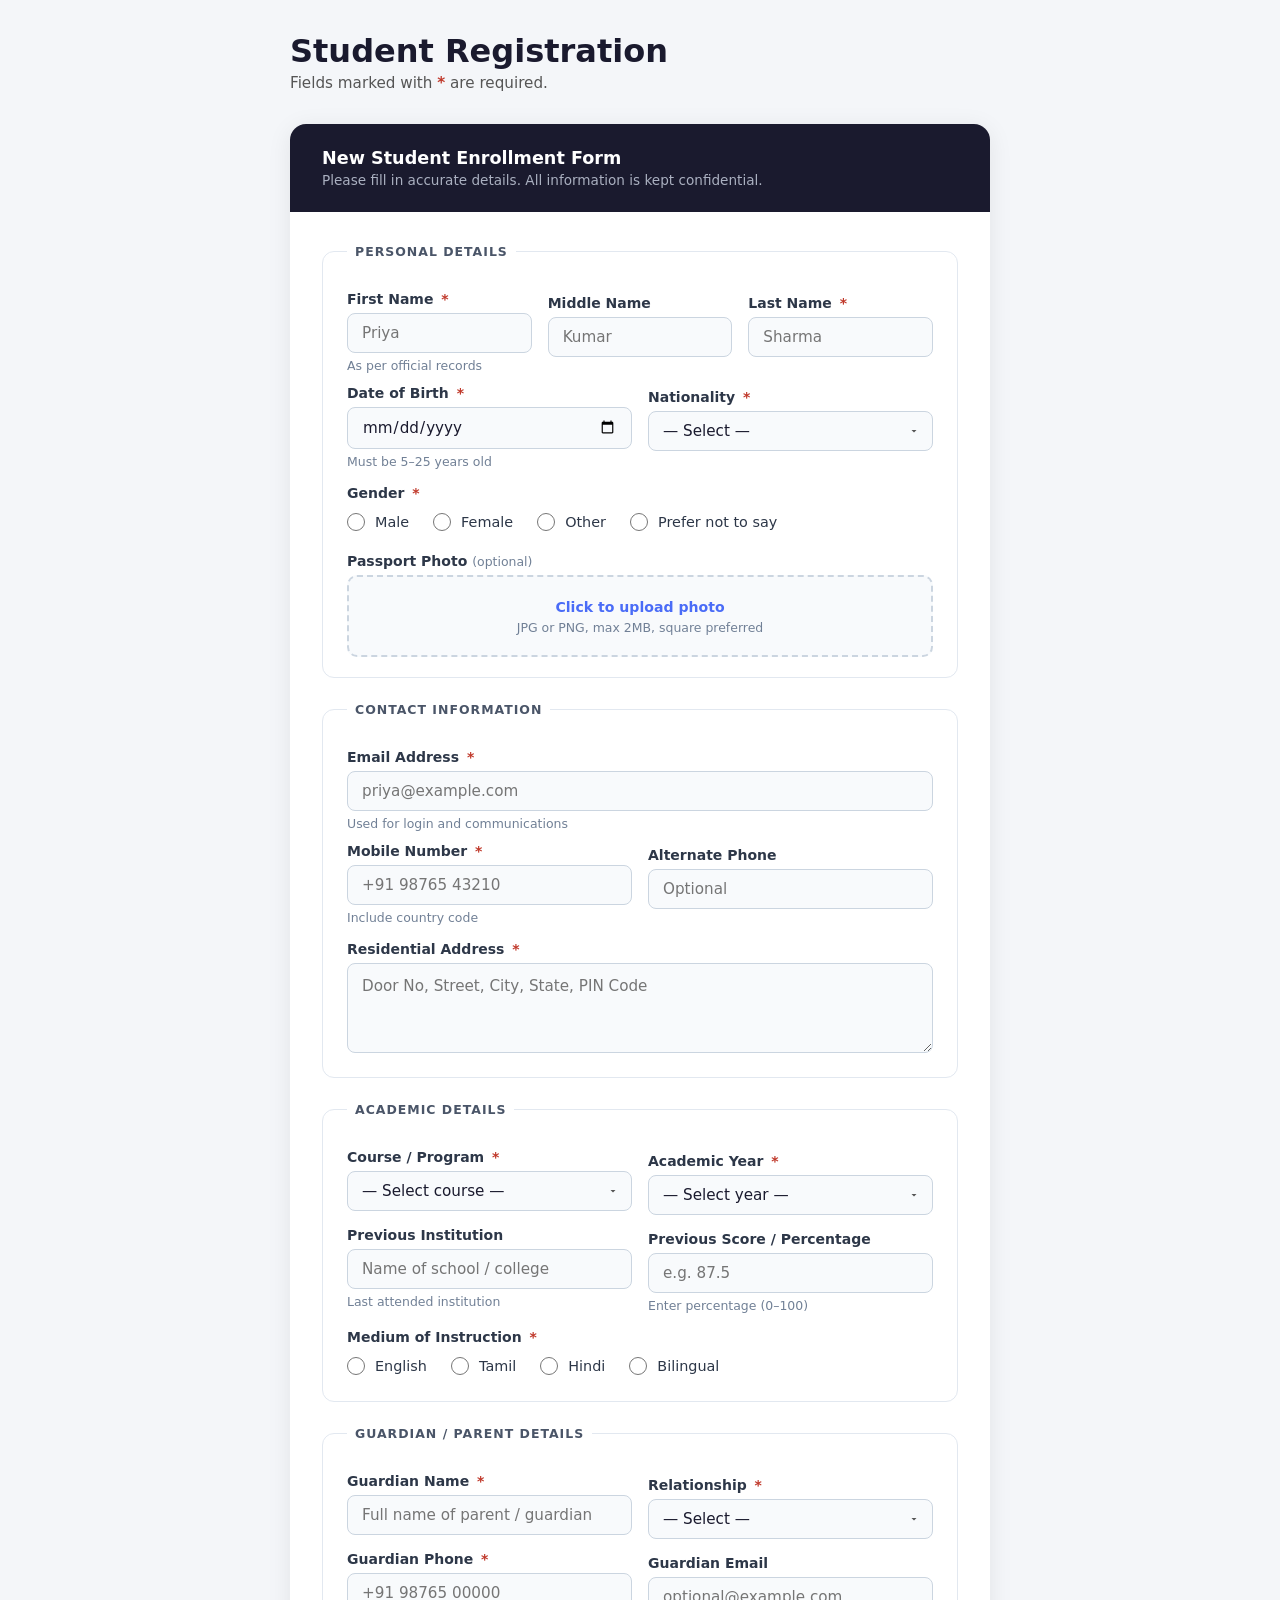
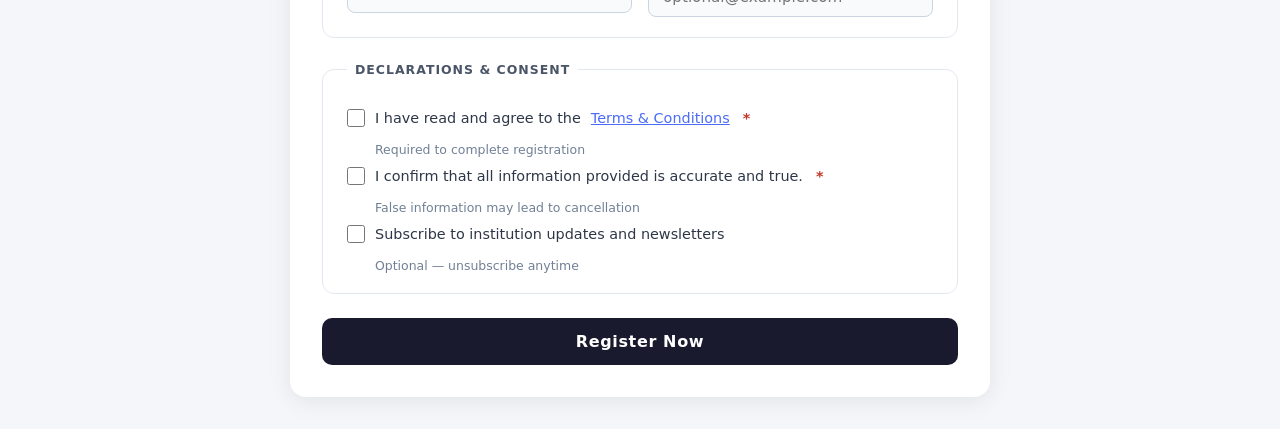
==== Day 2/Task 2/index.html @ 29b2f8ce "Added new folder" ====
<!DOCTYPE html>
<html lang="en">
<head>
  <meta charset="UTF-8" />
  <meta name="viewport" content="width=device-width, initial-scale=1.0" />
  <title>Student Registration Form</title>
  <style>
    *, *::before, *::after { box-sizing: border-box; margin: 0; padding: 0; }

    body {
      font-family: 'Segoe UI', system-ui, sans-serif;
      background: #f4f6f9;
      color: #1a1a2e;
      min-height: 100vh;
      display: flex;
      align-items: flex-start;
      justify-content: center;
      padding: 2rem 1rem;
    }

    .page-wrapper {
      width: 100%;
      max-width: 700px;
    }

    h1 {
      font-size: 2rem;
      font-weight: 700;
      color: #1a1a2e;
      margin-bottom: 0.25rem;
    }

    .page-subtitle {
      font-size: 0.95rem;
      color: #555;
      margin-bottom: 2rem;
    }

    .page-subtitle span {
      color: #c0392b;
      font-weight: 600;
    }

    .form-card {
      background: #ffffff;
      border-radius: 16px;
      box-shadow: 0 4px 24px rgba(0,0,0,0.08);
      overflow: hidden;
    }

    .form-header {
      background: #1a1a2e;
      padding: 1.5rem 2rem;
    }

    .form-header h2 {
      color: #ffffff;
      font-size: 1.1rem;
      font-weight: 600;
    }

    .form-header p {
      color: #aab0c0;
      font-size: 0.85rem;
      margin-top: 0.25rem;
    }

    form {
      padding: 2rem;
      display: flex;
      flex-direction: column;
      gap: 1.5rem;
    }

    fieldset {
      border: 1.5px solid #e2e8f0;
      border-radius: 12px;
      padding: 1.25rem 1.5rem;
    }

    legend {
      font-size: 0.78rem;
      font-weight: 700;
      letter-spacing: 0.08em;
      text-transform: uppercase;
      color: #4a5568;
      background: #fff;
      padding: 0 8px;
    }

    .field {
      margin-top: 1rem;
    }

    .field:first-of-type { margin-top: 0.75rem; }

    .field label {
      display: block;
      font-size: 0.875rem;
      font-weight: 600;
      color: #2d3748;
      margin-bottom: 6px;
    }

    .required-star {
      color: #c0392b;
      margin-left: 3px;
      font-weight: 700;
    }

    input[type="text"],
    input[type="email"],
    input[type="tel"],
    input[type="date"],
    input[type="number"],
    select,
    textarea {
      width: 100%;
      padding: 10px 14px;
      font-size: 0.95rem;
      font-family: inherit;
      color: #1a1a2e;
      background: #f8fafc;
      border: 1.5px solid #cbd5e0;
      border-radius: 8px;
      transition: border-color 0.2s, box-shadow 0.2s;
      outline: none;
      appearance: none;
      -webkit-appearance: none;
    }

    input[type="text"]:focus,
    input[type="email"]:focus,
    input[type="tel"]:focus,
    input[type="date"]:focus,
    input[type="number"]:focus,
    select:focus,
    textarea:focus {
      border-color: #4a6cf7;
      background: #fff;
      box-shadow: 0 0 0 3px rgba(74, 108, 247, 0.15);
    }

    input[aria-invalid="true"],
    select[aria-invalid="true"],
    textarea[aria-invalid="true"] {
      border-color: #c0392b;
      box-shadow: 0 0 0 3px rgba(192, 57, 43, 0.12);
    }

    select {
      background-image: url("data:image/svg+xml,%3Csvg xmlns='http://www.w3.org/2000/svg' width='12' height='12' viewBox='0 0 24 24'%3E%3Cpath fill='%23555' d='M7 10l5 5 5-5z'/%3E%3C/svg%3E");
      background-repeat: no-repeat;
      background-position: right 12px center;
      padding-right: 36px;
      cursor: pointer;
    }

    textarea {
      min-height: 90px;
      resize: vertical;
      line-height: 1.6;
    }

    .hint {
      display: block;
      font-size: 0.78rem;
      color: #718096;
      margin-top: 5px;
    }

    .error-msg {
      font-size: 0.8rem;
      color: #c0392b;
      margin-top: 4px;
      display: none;
    }

    .grid-2 {
      display: grid;
      grid-template-columns: 1fr 1fr;
      gap: 1rem;
    }

    .grid-3 {
      display: grid;
      grid-template-columns: 1fr 1fr 1fr;
      gap: 1rem;
    }

    .radio-options,
    .checkbox-options {
      display: flex;
      flex-direction: column;
      gap: 10px;
      margin-top: 0.75rem;
    }

    .radio-row {
      display: flex;
      flex-wrap: wrap;
      gap: 10px 24px;
      margin-top: 0.75rem;
    }

    .radio-options label,
    .checkbox-options label,
    .radio-row label {
      display: flex;
      align-items: center;
      gap: 10px;
      font-size: 0.9rem;
      font-weight: 500;
      color: #2d3748;
      cursor: pointer;
    }

    input[type="radio"],
    input[type="checkbox"] {
      width: 18px;
      height: 18px;
      accent-color: #4a6cf7;
      cursor: pointer;
      flex-shrink: 0;
    }

    input[type="radio"]:focus,
    input[type="checkbox"]:focus {
      outline: 3px solid rgba(74, 108, 247, 0.4);
      outline-offset: 2px;
      border-radius: 3px;
    }

    /* Photo upload */
    .upload-box {
      border: 2px dashed #cbd5e0;
      border-radius: 10px;
      padding: 1.25rem;
      text-align: center;
      background: #f8fafc;
      cursor: pointer;
      transition: border-color 0.2s;
    }

    .upload-box:hover { border-color: #4a6cf7; }

    .upload-box input[type="file"] {
      display: none;
    }

    .upload-box .upload-label {
      font-size: 0.88rem;
      color: #4a6cf7;
      font-weight: 600;
      cursor: pointer;
    }

    .upload-box .upload-hint {
      font-size: 0.78rem;
      color: #718096;
      margin-top: 4px;
    }

    #photo-preview {
      display: none;
      margin-top: 10px;
    }

    #photo-preview img {
      width: 80px;
      height: 80px;
      object-fit: cover;
      border-radius: 50%;
      border: 2px solid #4a6cf7;
    }

    /* Submit */
    .btn-submit {
      width: 100%;
      padding: 14px;
      font-size: 1rem;
      font-weight: 700;
      font-family: inherit;
      color: #ffffff;
      background: #1a1a2e;
      border: none;
      border-radius: 10px;
      cursor: pointer;
      letter-spacing: 0.04em;
      transition: background 0.2s, transform 0.15s;
    }

    .btn-submit:hover { background: #2d2d4e; }
    .btn-submit:active { transform: scale(0.98); }
    .btn-submit:focus-visible {
      outline: 3px solid #4a6cf7;
      outline-offset: 3px;
    }

    /* Success */
    .success-banner {
      display: none;
      align-items: center;
      gap: 14px;
      background: #eafaf1;
      border: 1.5px solid #2ecc71;
      border-radius: 10px;
      padding: 16px 18px;
      font-size: 0.9rem;
      color: #1a7a42;
      font-weight: 500;
    }

    .success-banner .icon { font-size: 1.4rem; flex-shrink: 0; }

    .sr-only {
      position: absolute;
      width: 1px; height: 1px;
      overflow: hidden;
      clip: rect(0,0,0,0);
      white-space: nowrap;
    }

    @media (max-width: 580px) {
      form { padding: 1.25rem; }
      .grid-2, .grid-3 { grid-template-columns: 1fr; }
      h1 { font-size: 1.5rem; }
    }
  </style>
</head>
<body>

<div class="page-wrapper">

  <h1>Student Registration</h1>
  <p class="page-subtitle">
    Fields marked with <span aria-hidden="true">*</span>
    <span class="sr-only">an asterisk</span> are required.
  </p>

  <div class="form-card">

    <div class="form-header" role="banner">
      <h2>New Student Enrollment Form</h2>
      <p>Please fill in accurate details. All information is kept confidential.</p>
    </div>

    <form id="reg-form" novalidate aria-label="Student registration form">

      <!-- ── 1. Personal Details ── -->
      <fieldset>
        <legend>Personal Details</legend>

        <div class="grid-3">
          <div class="field">
            <label for="first-name">
              First Name <span class="required-star" aria-hidden="true">*</span>
            </label>
            <input type="text" id="first-name" name="first_name"
              aria-required="true"
              aria-describedby="fname-hint fname-error"
              autocomplete="given-name"
              placeholder="Priya" />
            <span id="fname-hint" class="hint">As per official records</span>
            <span id="fname-error" class="error-msg" role="alert">First name is required.</span>
          </div>

          <div class="field">
            <label for="middle-name">Middle Name</label>
            <input type="text" id="middle-name" name="middle_name"
              autocomplete="additional-name"
              placeholder="Kumar" />
          </div>

          <div class="field">
            <label for="last-name">
              Last Name <span class="required-star" aria-hidden="true">*</span>
            </label>
            <input type="text" id="last-name" name="last_name"
              aria-required="true"
              aria-describedby="lname-error"
              autocomplete="family-name"
              placeholder="Sharma" />
            <span id="lname-error" class="error-msg" role="alert">Last name is required.</span>
          </div>
        </div>

        <div class="grid-2">
          <div class="field">
            <label for="dob">
              Date of Birth <span class="required-star" aria-hidden="true">*</span>
            </label>
            <input type="date" id="dob" name="dob"
              aria-required="true"
              aria-describedby="dob-hint dob-error" />
            <span id="dob-hint" class="hint">Must be 5–25 years old</span>
            <span id="dob-error" class="error-msg" role="alert">Please enter a valid date of birth.</span>
          </div>

          <div class="field">
            <label for="nationality">
              Nationality <span class="required-star" aria-hidden="true">*</span>
            </label>
            <select id="nationality" name="nationality"
              aria-required="true"
              aria-describedby="nationality-error">
              <option value="" disabled selected>— Select —</option>
              <option value="indian">Indian</option>
              <option value="american">American</option>
              <option value="british">British</option>
              <option value="canadian">Canadian</option>
              <option value="australian">Australian</option>
              <option value="other">Other</option>
            </select>
            <span id="nationality-error" class="error-msg" role="alert">Please select your nationality.</span>
          </div>
        </div>

        <!-- Gender (Radio) -->
        <div class="field">
          <span id="gender-label" style="display:block;font-size:0.875rem;font-weight:600;color:#2d3748;margin-bottom:6px;">
            Gender <span class="required-star" aria-hidden="true">*</span>
          </span>
          <div class="radio-row"
            role="group"
            aria-labelledby="gender-label"
            aria-required="true"
            aria-describedby="gender-error">
            <label>
              <input type="radio" name="gender" id="gender-male" value="male" aria-required="true" />
              Male
            </label>
            <label>
              <input type="radio" name="gender" id="gender-female" value="female" />
              Female
            </label>
            <label>
              <input type="radio" name="gender" id="gender-other" value="other" />
              Other
            </label>
            <label>
              <input type="radio" name="gender" id="gender-prefer-not" value="prefer_not" />
              Prefer not to say
            </label>
          </div>
          <span id="gender-error" class="error-msg" role="alert">Please select your gender.</span>
        </div>

        <!-- Photo Upload -->
        <div class="field">
          <label id="photo-label">
            Passport Photo
            <span class="hint" style="display:inline; font-weight:400;">(optional)</span>
          </label>
          <div class="upload-box" onclick="document.getElementById('photo-upload').click()"
            role="button" tabindex="0" aria-labelledby="photo-label"
            onkeydown="if(event.key==='Enter'||event.key===' ')document.getElementById('photo-upload').click()">
            <input type="file" id="photo-upload" name="photo"
              accept="image/*"
              aria-describedby="photo-hint"
              onchange="previewPhoto(this)" />
            <span class="upload-label">Click to upload photo</span>
            <p class="upload-hint" id="photo-hint">JPG or PNG, max 2MB, square preferred</p>
            <div id="photo-preview" aria-live="polite">
              <img id="preview-img" src="" alt="Photo preview" />
            </div>
          </div>
        </div>

      </fieldset>

      <!-- ── 2. Contact Information ── -->
      <fieldset>
        <legend>Contact Information</legend>

        <div class="field">
          <label for="email">
            Email Address <span class="required-star" aria-hidden="true">*</span>
          </label>
          <input type="email" id="email" name="email"
            aria-required="true"
            aria-describedby="email-hint email-error"
            autocomplete="email"
            placeholder="priya@example.com" />
          <span id="email-hint" class="hint">Used for login and communications</span>
          <span id="email-error" class="error-msg" role="alert">Please enter a valid email address.</span>
        </div>

        <div class="grid-2">
          <div class="field">
            <label for="phone">
              Mobile Number <span class="required-star" aria-hidden="true">*</span>
            </label>
            <input type="tel" id="phone" name="phone"
              aria-required="true"
              aria-describedby="phone-hint phone-error"
              autocomplete="tel"
              placeholder="+91 98765 43210" />
            <span id="phone-hint" class="hint">Include country code</span>
            <span id="phone-error" class="error-msg" role="alert">Please enter a valid phone number.</span>
          </div>

          <div class="field">
            <label for="alt-phone">Alternate Phone</label>
            <input type="tel" id="alt-phone" name="alt_phone"
              autocomplete="tel"
              placeholder="Optional" />
          </div>
        </div>

        <div class="field">
          <label for="address">
            Residential Address <span class="required-star" aria-hidden="true">*</span>
          </label>
          <textarea id="address" name="address"
            aria-required="true"
            aria-describedby="address-error"
            placeholder="Door No, Street, City, State, PIN Code"></textarea>
          <span id="address-error" class="error-msg" role="alert">Please enter your residential address.</span>
        </div>

      </fieldset>

      <!-- ── 3. Academic Details ── -->
      <fieldset>
        <legend>Academic Details</legend>

        <div class="grid-2">
          <div class="field">
            <label for="course">
              Course / Program <span class="required-star" aria-hidden="true">*</span>
            </label>
            <select id="course" name="course"
              aria-required="true"
              aria-describedby="course-error">
              <option value="" disabled selected>— Select course —</option>
              <optgroup label="Undergraduate">
                <option value="bsc_cs">B.Sc Computer Science</option>
                <option value="bsc_math">B.Sc Mathematics</option>
                <option value="bcom">B.Com</option>
                <option value="bba">BBA</option>
                <option value="btech">B.Tech</option>
              </optgroup>
              <optgroup label="Postgraduate">
                <option value="msc_cs">M.Sc Computer Science</option>
                <option value="mba">MBA</option>
                <option value="mtech">M.Tech</option>
              </optgroup>
              <optgroup label="Diploma">
                <option value="dca">DCA</option>
                <option value="pgdca">PGDCA</option>
              </optgroup>
            </select>
            <span id="course-error" class="error-msg" role="alert">Please select a course.</span>
          </div>

          <div class="field">
            <label for="academic-year">
              Academic Year <span class="required-star" aria-hidden="true">*</span>
            </label>
            <select id="academic-year" name="academic_year"
              aria-required="true"
              aria-describedby="year-error">
              <option value="" disabled selected>— Select year —</option>
              <option value="2024-25">2024–25</option>
              <option value="2025-26">2025–26</option>
              <option value="2026-27">2026–27</option>
            </select>
            <span id="year-error" class="error-msg" role="alert">Please select an academic year.</span>
          </div>
        </div>

        <div class="grid-2">
          <div class="field">
            <label for="prev-school">Previous Institution</label>
            <input type="text" id="prev-school" name="prev_school"
              aria-describedby="prev-school-hint"
              placeholder="Name of school / college" />
            <span id="prev-school-hint" class="hint">Last attended institution</span>
          </div>

          <div class="field">
            <label for="prev-percent">
              Previous Score / Percentage
            </label>
            <input type="number" id="prev-percent" name="prev_percent"
              aria-describedby="percent-hint"
              min="0" max="100" step="0.01"
              placeholder="e.g. 87.5" />
            <span id="percent-hint" class="hint">Enter percentage (0–100)</span>
          </div>
        </div>

        <!-- Medium of instruction (Radio) -->
        <div class="field">
          <span id="medium-label" style="display:block;font-size:0.875rem;font-weight:600;color:#2d3748;margin-bottom:6px;">
            Medium of Instruction <span class="required-star" aria-hidden="true">*</span>
          </span>
          <div class="radio-row"
            role="group"
            aria-labelledby="medium-label"
            aria-required="true"
            aria-describedby="medium-error">
            <label>
              <input type="radio" name="medium" id="medium-english" value="english" aria-required="true" />
              English
            </label>
            <label>
              <input type="radio" name="medium" id="medium-tamil" value="tamil" />
              Tamil
            </label>
            <label>
              <input type="radio" name="medium" id="medium-hindi" value="hindi" />
              Hindi
            </label>
            <label>
              <input type="radio" name="medium" id="medium-bilingual" value="bilingual" />
              Bilingual
            </label>
          </div>
          <span id="medium-error" class="error-msg" role="alert">Please select a medium of instruction.</span>
        </div>

      </fieldset>

      <!-- ── 4. Guardian Details ── -->
      <fieldset>
        <legend>Guardian / Parent Details</legend>

        <div class="grid-2">
          <div class="field">
            <label for="guardian-name">
              Guardian Name <span class="required-star" aria-hidden="true">*</span>
            </label>
            <input type="text" id="guardian-name" name="guardian_name"
              aria-required="true"
              aria-describedby="guardian-error"
              placeholder="Full name of parent / guardian" />
            <span id="guardian-error" class="error-msg" role="alert">Guardian name is required.</span>
          </div>

          <div class="field">
            <label for="relation">
              Relationship <span class="required-star" aria-hidden="true">*</span>
            </label>
            <select id="relation" name="relation"
              aria-required="true"
              aria-describedby="relation-error">
              <option value="" disabled selected>— Select —</option>
              <option value="father">Father</option>
              <option value="mother">Mother</option>
              <option value="guardian">Legal Guardian</option>
              <option value="sibling">Sibling</option>
              <option value="spouse">Spouse</option>
            </select>
            <span id="relation-error" class="error-msg" role="alert">Please select the relationship.</span>
          </div>
        </div>

        <div class="grid-2">
          <div class="field">
            <label for="guardian-phone">
              Guardian Phone <span class="required-star" aria-hidden="true">*</span>
            </label>
            <input type="tel" id="guardian-phone" name="guardian_phone"
              aria-required="true"
              aria-describedby="gphone-error"
              placeholder="+91 98765 00000" />
            <span id="gphone-error" class="error-msg" role="alert">Guardian phone number is required.</span>
          </div>

          <div class="field">
            <label for="guardian-email">Guardian Email</label>
            <input type="email" id="guardian-email" name="guardian_email"
              autocomplete="email"
              placeholder="optional@example.com" />
          </div>
        </div>

      </fieldset>

      <!-- ── 5. Consent & Declarations ── -->
      <fieldset>
        <legend>Declarations &amp; Consent</legend>

        <div class="checkbox-options">

          <label>
            <input type="checkbox" id="terms" name="terms" value="agreed"
              aria-required="true"
              aria-describedby="terms-hint terms-error" />
            I have read and agree to the
            <a href="#" style="color:#4a6cf7;text-decoration:underline;">Terms &amp; Conditions</a>
            <span class="required-star" aria-hidden="true">*</span>
          </label>
          <span id="terms-hint" class="hint" style="padding-left:28px;">Required to complete registration</span>
          <span id="terms-error" class="error-msg" role="alert" style="padding-left:28px;">You must agree to the Terms &amp; Conditions.</span>

          <label>
            <input type="checkbox" id="accuracy" name="accuracy" value="confirmed"
              aria-required="true"
              aria-describedby="accuracy-hint accuracy-error" />
            I confirm that all information provided is accurate and true.
            <span class="required-star" aria-hidden="true">*</span>
          </label>
          <span id="accuracy-hint" class="hint" style="padding-left:28px;">False information may lead to cancellation</span>
          <span id="accuracy-error" class="error-msg" role="alert" style="padding-left:28px;">Please confirm your information is accurate.</span>

          <label>
            <input type="checkbox" id="newsletter" name="newsletter" value="yes"
              aria-describedby="newsletter-hint" />
            Subscribe to institution updates and newsletters
          </label>
          <span id="newsletter-hint" class="hint" style="padding-left:28px;">Optional — unsubscribe anytime</span>

        </div>
      </fieldset>

      <!-- Submit -->
      <button type="submit" class="btn-submit" aria-describedby="form-status">
        Register Now
      </button>

      <!-- Success Banner -->
      <div id="success-banner"
        class="success-banner"
        role="alert"
        aria-live="assertive"
        aria-atomic="true"
        tabindex="-1">
        <span class="icon" aria-hidden="true">✓</span>
        <div>
          <strong>Registration Successful!</strong><br />
          <span style="font-weight:400;">Your details have been submitted. Check your email for the confirmation.</span>
        </div>
      </div>

      <span id="form-status" aria-live="polite" class="sr-only"></span>

    </form>
  </div>
</div>

<script>
  /* ── Helpers ── */
  function showError(inputId, errorId) {
    const el = document.getElementById(inputId);
    const err = document.getElementById(errorId);
    if (el) el.setAttribute('aria-invalid', 'true');
    if (err) err.style.display = 'block';
  }

  function clearError(inputId, errorId) {
    const el = document.getElementById(inputId);
    const err = document.getElementById(errorId);
    if (el) el.removeAttribute('aria-invalid');
    if (err) err.style.display = 'none';
  }

  function isValidEmail(val) {
    return /^[^\s@]+@[^\s@]+\.[^\s@]+$/.test(val.trim());
  }

  function isValidPhone(val) {
    return /^[+\d\s\-()]{7,}$/.test(val.trim());
  }

  /* ── Photo Preview ── */
  function previewPhoto(input) {
    const preview = document.getElementById('photo-preview');
    const img = document.getElementById('preview-img');
    if (input.files && input.files[0]) {
      const reader = new FileReader();
      reader.onload = function (e) {
        img.src = e.target.result;
        preview.style.display = 'block';
      };
      reader.readAsDataURL(input.files[0]);
    }
  }

  /* ── Live blur validation ── */
  const blurRules = [
    { id: 'first-name',    err: 'fname-error',      check: v => v.trim() !== '' },
    { id: 'last-name',     err: 'lname-error',      check: v => v.trim() !== '' },
    { id: 'dob',           err: 'dob-error',        check: v => v !== '' },
    { id: 'nationality',   err: 'nationality-error', check: v => v !== '' },
    { id: 'email',         err: 'email-error',      check: v => isValidEmail(v) },
    { id: 'phone',         err: 'phone-error',      check: v => isValidPhone(v) },
    { id: 'address',       err: 'address-error',    check: v => v.trim().length >= 10 },
    { id: 'course',        err: 'course-error',     check: v => v !== '' },
    { id: 'academic-year', err: 'year-error',       check: v => v !== '' },
    { id: 'guardian-name', err: 'guardian-error',   check: v => v.trim() !== '' },
    { id: 'relation',      err: 'relation-error',   check: v => v !== '' },
    { id: 'guardian-phone',err: 'gphone-error',     check: v => isValidPhone(v) },
  ];

  blurRules.forEach(rule => {
    const el = document.getElementById(rule.id);
    if (!el) return;
    el.addEventListener('blur', function () {
      if (!rule.check(this.value)) showError(rule.id, rule.err);
      else clearError(rule.id, rule.err);
    });
  });

  /* ── Submit ── */
  document.getElementById('reg-form').addEventListener('submit', function (e) {
    e.preventDefault();
    let valid = true;

    /* Text / select / textarea fields */
    blurRules.forEach(rule => {
      const el = document.getElementById(rule.id);
      if (!el) return;
      if (!rule.check(el.value)) { showError(rule.id, rule.err); valid = false; }
      else clearError(rule.id, rule.err);
    });

    /* Radio: gender */
    const genderChecked = document.querySelector('input[name="gender"]:checked');
    if (!genderChecked) {
      document.getElementById('gender-error').style.display = 'block';
      valid = false;
    } else {
      document.getElementById('gender-error').style.display = 'none';
    }

    /* Radio: medium */
    const mediumChecked = document.querySelector('input[name="medium"]:checked');
    if (!mediumChecked) {
      document.getElementById('medium-error').style.display = 'block';
      valid = false;
    } else {
      document.getElementById('medium-error').style.display = 'none';
    }

    /* Checkboxes */
    const terms = document.getElementById('terms');
    const accuracy = document.getElementById('accuracy');

    if (!terms.checked) {
      document.getElementById('terms-error').style.display = 'block';
      terms.setAttribute('aria-invalid', 'true');
      valid = false;
    } else {
      document.getElementById('terms-error').style.display = 'none';
      terms.removeAttribute('aria-invalid');
    }

    if (!accuracy.checked) {
      document.getElementById('accuracy-error').style.display = 'block';
      accuracy.setAttribute('aria-invalid', 'true');
      valid = false;
    } else {
      document.getElementById('accuracy-error').style.display = 'none';
      accuracy.removeAttribute('aria-invalid');
    }

    if (!valid) {
      const firstErr = document.querySelector('[aria-invalid="true"]');
      if (firstErr) firstErr.focus();
      return;
    }

    /* Success */
    const banner = document.getElementById('success-banner');
    banner.style.display = 'flex';
    banner.focus();
    banner.scrollIntoView({ behavior: 'smooth', block: 'center' });
    this.reset();
    document.getElementById('photo-preview').style.display = 'none';
  });
</script>

</body>
</html>
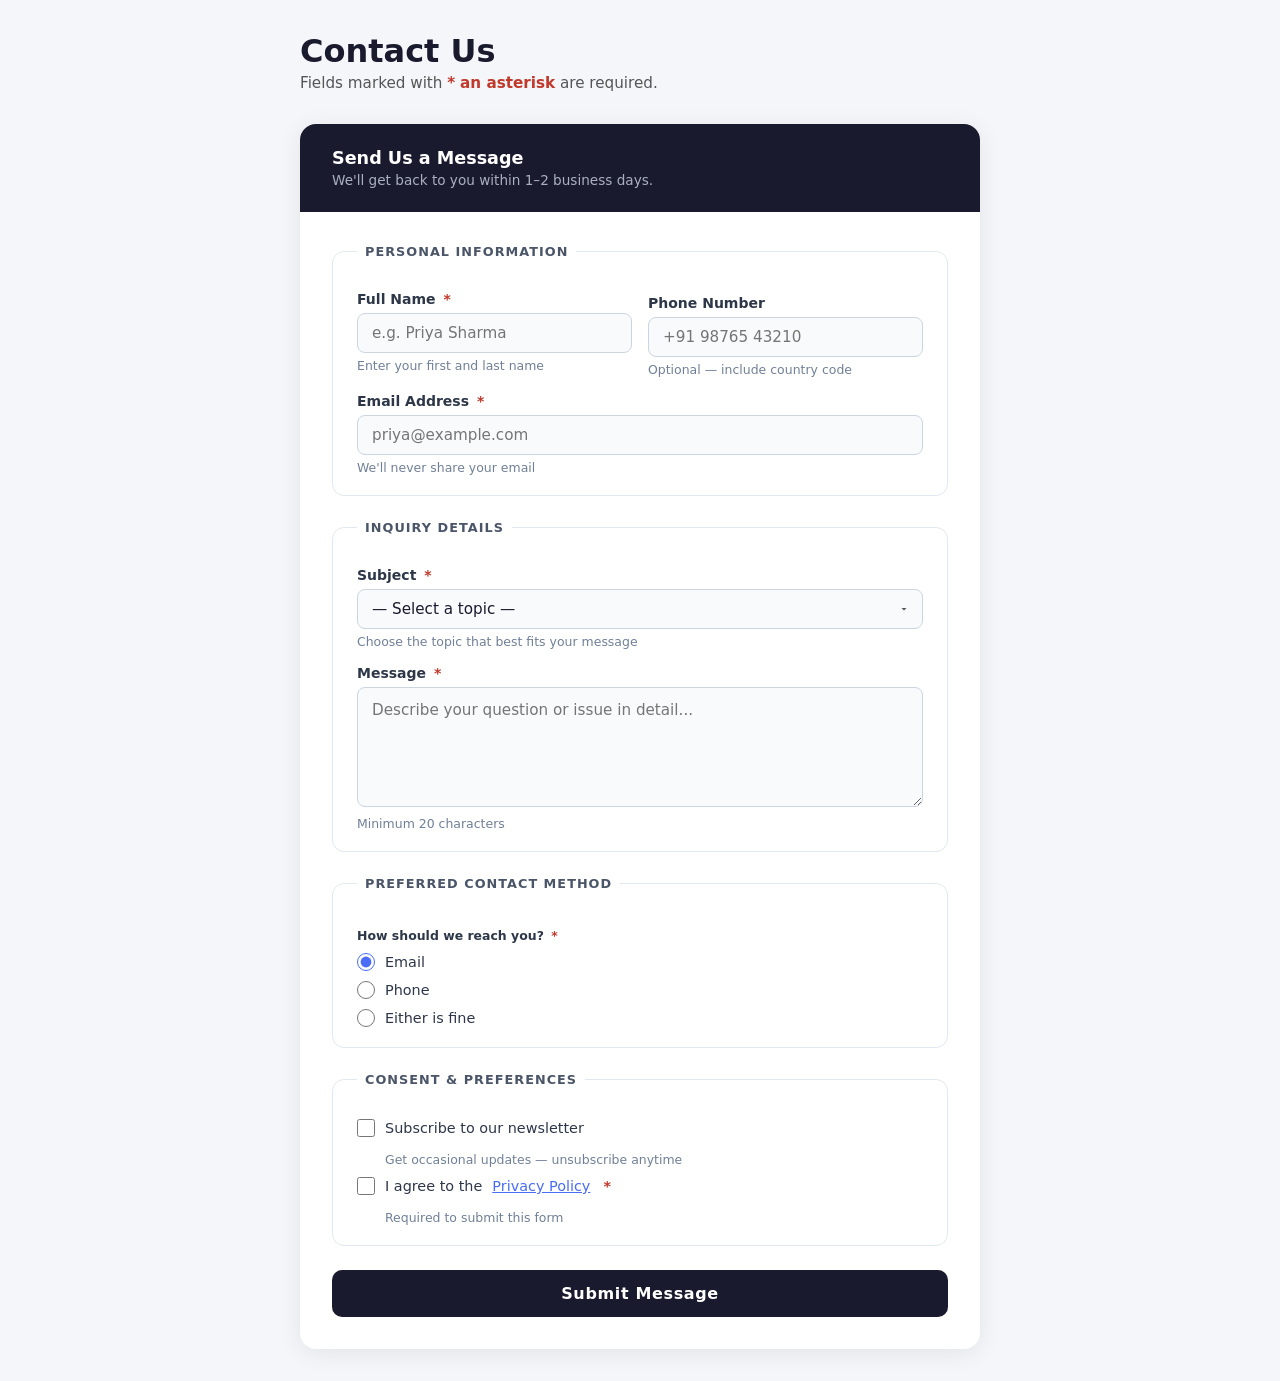
==== commit 2b7ae635: "index.html" ====
--- a/Day 2/Task 2/index.html
+++ b/Day 2/Task 2/index.html
@@ -3,8 +3,9 @@
 <head>
   <meta charset="UTF-8" />
   <meta name="viewport" content="width=device-width, initial-scale=1.0" />
-  <title>Student Registration Form</title>
+  <title>Accessible Contact Form</title>
   <style>
+    /* ── Reset & Base ── */
     *, *::before, *::after { box-sizing: border-box; margin: 0; padding: 0; }
 
     body {
@@ -18,9 +19,10 @@
       padding: 2rem 1rem;
     }
 
+    /* ── Page Wrapper ── */
     .page-wrapper {
       width: 100%;
-      max-width: 700px;
+      max-width: 680px;
     }
 
     h1 {
@@ -41,6 +43,7 @@
       font-weight: 600;
     }
 
+    /* ── Form Card ── */
     .form-card {
       background: #ffffff;
       border-radius: 16px;
@@ -72,6 +75,7 @@
       gap: 1.5rem;
     }
 
+    /* ── Fieldset ── */
     fieldset {
       border: 1.5px solid #e2e8f0;
       border-radius: 12px;
@@ -79,7 +83,7 @@
     }
 
     legend {
-      font-size: 0.78rem;
+      font-size: 0.8rem;
       font-weight: 700;
       letter-spacing: 0.08em;
       text-transform: uppercase;
@@ -88,11 +92,14 @@
       padding: 0 8px;
     }
 
+    /* ── Field ── */
     .field {
       margin-top: 1rem;
     }
 
-    .field:first-of-type { margin-top: 0.75rem; }
+    .field:first-of-type {
+      margin-top: 0.75rem;
+    }
 
     .field label {
       display: block;
@@ -108,11 +115,10 @@
       font-weight: 700;
     }
 
+    /* ── Inputs ── */
     input[type="text"],
     input[type="email"],
     input[type="tel"],
-    input[type="date"],
-    input[type="number"],
     select,
     textarea {
       width: 100%;
@@ -132,8 +138,6 @@
     input[type="text"]:focus,
     input[type="email"]:focus,
     input[type="tel"]:focus,
-    input[type="date"]:focus,
-    input[type="number"]:focus,
     select:focus,
     textarea:focus {
       border-color: #4a6cf7;
@@ -141,6 +145,7 @@
       box-shadow: 0 0 0 3px rgba(74, 108, 247, 0.15);
     }
 
+    /* Aria-invalid styling */
     input[aria-invalid="true"],
     select[aria-invalid="true"],
     textarea[aria-invalid="true"] {
@@ -157,7 +162,7 @@
     }
 
     textarea {
-      min-height: 90px;
+      min-height: 120px;
       resize: vertical;
       line-height: 1.6;
     }
@@ -169,25 +174,14 @@
       margin-top: 5px;
     }
 
-    .error-msg {
-      font-size: 0.8rem;
-      color: #c0392b;
-      margin-top: 4px;
-      display: none;
-    }
-
+    /* ── Grid ── */
     .grid-2 {
       display: grid;
       grid-template-columns: 1fr 1fr;
       gap: 1rem;
     }
 
-    .grid-3 {
-      display: grid;
-      grid-template-columns: 1fr 1fr 1fr;
-      gap: 1rem;
-    }
-
+    /* ── Radio & Checkbox ── */
     .radio-options,
     .checkbox-options {
       display: flex;
@@ -196,16 +190,8 @@
       margin-top: 0.75rem;
     }
 
-    .radio-row {
-      display: flex;
-      flex-wrap: wrap;
-      gap: 10px 24px;
-      margin-top: 0.75rem;
-    }
-
     .radio-options label,
-    .checkbox-options label,
-    .radio-row label {
+    .checkbox-options label {
       display: flex;
       align-items: center;
       gap: 10px;
@@ -231,50 +217,15 @@
       border-radius: 3px;
     }
 
-    /* Photo upload */
-    .upload-box {
-      border: 2px dashed #cbd5e0;
-      border-radius: 10px;
-      padding: 1.25rem;
-      text-align: center;
-      background: #f8fafc;
-      cursor: pointer;
-      transition: border-color 0.2s;
-    }
-
-    .upload-box:hover { border-color: #4a6cf7; }
-
-    .upload-box input[type="file"] {
+    /* ── Error message ── */
+    .error-msg {
+      font-size: 0.8rem;
+      color: #c0392b;
+      margin-top: 4px;
       display: none;
     }
 
-    .upload-box .upload-label {
-      font-size: 0.88rem;
-      color: #4a6cf7;
-      font-weight: 600;
-      cursor: pointer;
-    }
-
-    .upload-box .upload-hint {
-      font-size: 0.78rem;
-      color: #718096;
-      margin-top: 4px;
-    }
-
-    #photo-preview {
-      display: none;
-      margin-top: 10px;
-    }
-
-    #photo-preview img {
-      width: 80px;
-      height: 80px;
-      object-fit: cover;
-      border-radius: 50%;
-      border: 2px solid #4a6cf7;
-    }
-
-    /* Submit */
+    /* ── Submit Button ── */
     .btn-submit {
       width: 100%;
       padding: 14px;
@@ -290,588 +241,387 @@
       transition: background 0.2s, transform 0.15s;
     }
 
-    .btn-submit:hover { background: #2d2d4e; }
-    .btn-submit:active { transform: scale(0.98); }
+    .btn-submit:hover {
+      background: #2d2d4e;
+    }
+
+    .btn-submit:active {
+      transform: scale(0.98);
+    }
+
     .btn-submit:focus-visible {
       outline: 3px solid #4a6cf7;
       outline-offset: 3px;
     }
 
-    /* Success */
+    /* ── Success Banner ── */
     .success-banner {
       display: none;
       align-items: center;
-      gap: 14px;
+      gap: 12px;
       background: #eafaf1;
       border: 1.5px solid #2ecc71;
       border-radius: 10px;
-      padding: 16px 18px;
+      padding: 14px 18px;
       font-size: 0.9rem;
       color: #1a7a42;
       font-weight: 500;
     }
 
-    .success-banner .icon { font-size: 1.4rem; flex-shrink: 0; }
-
-    .sr-only {
-      position: absolute;
-      width: 1px; height: 1px;
-      overflow: hidden;
-      clip: rect(0,0,0,0);
-      white-space: nowrap;
-    }
-
-    @media (max-width: 580px) {
+    .success-banner .icon {
+      font-size: 1.3rem;
+      flex-shrink: 0;
+    }
+
+    /* ── Responsive ── */
+    @media (max-width: 520px) {
       form { padding: 1.25rem; }
-      .grid-2, .grid-3 { grid-template-columns: 1fr; }
+      .grid-2 { grid-template-columns: 1fr; }
       h1 { font-size: 1.5rem; }
     }
   </style>
 </head>
 <body>
 
-<div class="page-wrapper">
-
-  <h1>Student Registration</h1>
-  <p class="page-subtitle">
-    Fields marked with <span aria-hidden="true">*</span>
-    <span class="sr-only">an asterisk</span> are required.
-  </p>
-
-  <div class="form-card">
-
-    <div class="form-header" role="banner">
-      <h2>New Student Enrollment Form</h2>
-      <p>Please fill in accurate details. All information is kept confidential.</p>
-    </div>
-
-    <form id="reg-form" novalidate aria-label="Student registration form">
-
-      <!-- ── 1. Personal Details ── -->
-      <fieldset>
-        <legend>Personal Details</legend>
-
-        <div class="grid-3">
+  <div class="page-wrapper">
+
+    <h1>Contact Us</h1>
+    <p class="page-subtitle">
+      Fields marked with <span aria-hidden="true">*</span>
+      <span class="sr-only">an asterisk</span> are required.
+    </p>
+
+    <div class="form-card">
+
+      <div class="form-header" role="banner">
+        <h2>Send Us a Message</h2>
+        <p>We'll get back to you within 1–2 business days.</p>
+      </div>
+
+      <!-- novalidate: we handle validation manually with ARIA -->
+      <form id="contact-form" novalidate aria-label="Contact form">
+
+        <!-- ── Section 1: Personal Info ── -->
+        <fieldset>
+          <legend>Personal Information</legend>
+
+          <div class="grid-2">
+
+            <!-- Full Name -->
+            <div class="field">
+              <label for="full-name">
+                Full Name
+                <span class="required-star" aria-hidden="true">*</span>
+              </label>
+              <input
+                type="text"
+                id="full-name"
+                name="full_name"
+                aria-required="true"
+                aria-describedby="name-hint name-error"
+                autocomplete="name"
+                placeholder="e.g. Priya Sharma"
+              />
+              <span id="name-hint" class="hint">Enter your first and last name</span>
+              <span id="name-error" class="error-msg" role="alert">Please enter your full name.</span>
+            </div>
+
+            <!-- Phone -->
+            <div class="field">
+              <label for="phone">Phone Number</label>
+              <input
+                type="tel"
+                id="phone"
+                name="phone"
+                aria-describedby="phone-hint"
+                autocomplete="tel"
+                placeholder="+91 98765 43210"
+              />
+              <span id="phone-hint" class="hint">Optional — include country code</span>
+            </div>
+
+          </div>
+
+          <!-- Email -->
           <div class="field">
-            <label for="first-name">
-              First Name <span class="required-star" aria-hidden="true">*</span>
-            </label>
-            <input type="text" id="first-name" name="first_name"
+            <label for="email">
+              Email Address
+              <span class="required-star" aria-hidden="true">*</span>
+            </label>
+            <input
+              type="email"
+              id="email"
+              name="email"
               aria-required="true"
-              aria-describedby="fname-hint fname-error"
-              autocomplete="given-name"
-              placeholder="Priya" />
-            <span id="fname-hint" class="hint">As per official records</span>
-            <span id="fname-error" class="error-msg" role="alert">First name is required.</span>
+              aria-describedby="email-hint email-error"
+              autocomplete="email"
+              placeholder="priya@example.com"
+            />
+            <span id="email-hint" class="hint">We'll never share your email</span>
+            <span id="email-error" class="error-msg" role="alert">Please enter a valid email address.</span>
           </div>
 
+        </fieldset>
+
+        <!-- ── Section 2: Inquiry ── -->
+        <fieldset>
+          <legend>Inquiry Details</legend>
+
+          <!-- Subject Dropdown -->
           <div class="field">
-            <label for="middle-name">Middle Name</label>
-            <input type="text" id="middle-name" name="middle_name"
-              autocomplete="additional-name"
-              placeholder="Kumar" />
-          </div>
-
-          <div class="field">
-            <label for="last-name">
-              Last Name <span class="required-star" aria-hidden="true">*</span>
-            </label>
-            <input type="text" id="last-name" name="last_name"
+            <label for="subject">
+              Subject
+              <span class="required-star" aria-hidden="true">*</span>
+            </label>
+            <select
+              id="subject"
+              name="subject"
               aria-required="true"
-              aria-describedby="lname-error"
-              autocomplete="family-name"
-              placeholder="Sharma" />
-            <span id="lname-error" class="error-msg" role="alert">Last name is required.</span>
-          </div>
-        </div>
-
-        <div class="grid-2">
-          <div class="field">
-            <label for="dob">
-              Date of Birth <span class="required-star" aria-hidden="true">*</span>
-            </label>
-            <input type="date" id="dob" name="dob"
-              aria-required="true"
-              aria-describedby="dob-hint dob-error" />
-            <span id="dob-hint" class="hint">Must be 5–25 years old</span>
-            <span id="dob-error" class="error-msg" role="alert">Please enter a valid date of birth.</span>
-          </div>
-
-          <div class="field">
-            <label for="nationality">
-              Nationality <span class="required-star" aria-hidden="true">*</span>
-            </label>
-            <select id="nationality" name="nationality"
-              aria-required="true"
-              aria-describedby="nationality-error">
-              <option value="" disabled selected>— Select —</option>
-              <option value="indian">Indian</option>
-              <option value="american">American</option>
-              <option value="british">British</option>
-              <option value="canadian">Canadian</option>
-              <option value="australian">Australian</option>
+              aria-describedby="subject-hint subject-error"
+            >
+              <option value="" disabled selected>— Select a topic —</option>
+              <option value="support">Technical Support</option>
+              <option value="billing">Billing &amp; Payments</option>
+              <option value="sales">Sales Inquiry</option>
+              <option value="feedback">Feedback</option>
               <option value="other">Other</option>
             </select>
-            <span id="nationality-error" class="error-msg" role="alert">Please select your nationality.</span>
+            <span id="subject-hint" class="hint">Choose the topic that best fits your message</span>
+            <span id="subject-error" class="error-msg" role="alert">Please select a subject.</span>
           </div>
+
+          <!-- Message -->
+          <div class="field">
+            <label for="message">
+              Message
+              <span class="required-star" aria-hidden="true">*</span>
+            </label>
+            <textarea
+              id="message"
+              name="message"
+              aria-required="true"
+              aria-describedby="message-hint message-error"
+              placeholder="Describe your question or issue in detail..."
+            ></textarea>
+            <span id="message-hint" class="hint">Minimum 20 characters</span>
+            <span id="message-error" class="error-msg" role="alert">Please enter a message (at least 20 characters).</span>
+          </div>
+
+        </fieldset>
+
+        <!-- ── Section 3: Contact Preference (Radio) ── -->
+        <fieldset>
+          <legend>Preferred Contact Method</legend>
+
+          <div
+            class="radio-options"
+            role="group"
+            aria-labelledby="contact-method-legend"
+            aria-required="true"
+          >
+            <span id="contact-method-legend" class="hint" style="font-weight:600; color:#2d3748;">
+              How should we reach you?
+              <span class="required-star" aria-hidden="true">*</span>
+            </span>
+
+            <label>
+              <input
+                type="radio"
+                name="contact_method"
+                id="method-email"
+                value="email"
+                aria-required="true"
+                checked
+              />
+              Email
+            </label>
+
+            <label>
+              <input
+                type="radio"
+                name="contact_method"
+                id="method-phone"
+                value="phone"
+              />
+              Phone
+            </label>
+
+            <label>
+              <input
+                type="radio"
+                name="contact_method"
+                id="method-either"
+                value="either"
+              />
+              Either is fine
+            </label>
+          </div>
+
+        </fieldset>
+
+        <!-- ── Section 4: Consent (Checkbox) ── -->
+        <fieldset>
+          <legend>Consent &amp; Preferences</legend>
+
+          <div class="checkbox-options">
+
+            <!-- Newsletter (optional) -->
+            <label>
+              <input
+                type="checkbox"
+                id="newsletter"
+                name="newsletter"
+                value="yes"
+                aria-describedby="newsletter-hint"
+              />
+              Subscribe to our newsletter
+            </label>
+            <span id="newsletter-hint" class="hint" style="padding-left: 28px;">
+              Get occasional updates — unsubscribe anytime
+            </span>
+
+            <!-- Privacy (required) -->
+            <label>
+              <input
+                type="checkbox"
+                id="privacy"
+                name="privacy"
+                value="agreed"
+                aria-required="true"
+                aria-describedby="privacy-hint privacy-error"
+              />
+              I agree to the
+              <a href="#" style="color:#4a6cf7; text-decoration:underline;">Privacy Policy</a>
+              <span class="required-star" aria-hidden="true">*</span>
+            </label>
+            <span id="privacy-hint" class="hint" style="padding-left: 28px;">
+              Required to submit this form
+            </span>
+            <span id="privacy-error" class="error-msg" role="alert" style="padding-left: 28px;">
+              You must accept the Privacy Policy to continue.
+            </span>
+
+          </div>
+        </fieldset>
+
+        <!-- ── Submit ── -->
+        <button
+          type="submit"
+          class="btn-submit"
+          aria-describedby="form-status"
+        >
+          Submit Message
+        </button>
+
+        <!-- ── Success Banner ── -->
+        <div
+          id="success-banner"
+          class="success-banner"
+          role="alert"
+          aria-live="assertive"
+          aria-atomic="true"
+          tabindex="-1"
+        >
+          <span class="icon" aria-hidden="true">✓</span>
+          <span>Your message has been sent! We'll get back to you within 1–2 business days.</span>
         </div>
 
-        <!-- Gender (Radio) -->
-        <div class="field">
-          <span id="gender-label" style="display:block;font-size:0.875rem;font-weight:600;color:#2d3748;margin-bottom:6px;">
-            Gender <span class="required-star" aria-hidden="true">*</span>
-          </span>
-          <div class="radio-row"
-            role="group"
-            aria-labelledby="gender-label"
-            aria-required="true"
-            aria-describedby="gender-error">
-            <label>
-              <input type="radio" name="gender" id="gender-male" value="male" aria-required="true" />
-              Male
-            </label>
-            <label>
-              <input type="radio" name="gender" id="gender-female" value="female" />
-              Female
-            </label>
-            <label>
-              <input type="radio" name="gender" id="gender-other" value="other" />
-              Other
-            </label>
-            <label>
-              <input type="radio" name="gender" id="gender-prefer-not" value="prefer_not" />
-              Prefer not to say
-            </label>
-          </div>
-          <span id="gender-error" class="error-msg" role="alert">Please select your gender.</span>
-        </div>
-
-        <!-- Photo Upload -->
-        <div class="field">
-          <label id="photo-label">
-            Passport Photo
-            <span class="hint" style="display:inline; font-weight:400;">(optional)</span>
-          </label>
-          <div class="upload-box" onclick="document.getElementById('photo-upload').click()"
-            role="button" tabindex="0" aria-labelledby="photo-label"
-            onkeydown="if(event.key==='Enter'||event.key===' ')document.getElementById('photo-upload').click()">
-            <input type="file" id="photo-upload" name="photo"
-              accept="image/*"
-              aria-describedby="photo-hint"
-              onchange="previewPhoto(this)" />
-            <span class="upload-label">Click to upload photo</span>
-            <p class="upload-hint" id="photo-hint">JPG or PNG, max 2MB, square preferred</p>
-            <div id="photo-preview" aria-live="polite">
-              <img id="preview-img" src="" alt="Photo preview" />
-            </div>
-          </div>
-        </div>
-
-      </fieldset>
-
-      <!-- ── 2. Contact Information ── -->
-      <fieldset>
-        <legend>Contact Information</legend>
-
-        <div class="field">
-          <label for="email">
-            Email Address <span class="required-star" aria-hidden="true">*</span>
-          </label>
-          <input type="email" id="email" name="email"
-            aria-required="true"
-            aria-describedby="email-hint email-error"
-            autocomplete="email"
-            placeholder="priya@example.com" />
-          <span id="email-hint" class="hint">Used for login and communications</span>
-          <span id="email-error" class="error-msg" role="alert">Please enter a valid email address.</span>
-        </div>
-
-        <div class="grid-2">
-          <div class="field">
-            <label for="phone">
-              Mobile Number <span class="required-star" aria-hidden="true">*</span>
-            </label>
-            <input type="tel" id="phone" name="phone"
-              aria-required="true"
-              aria-describedby="phone-hint phone-error"
-              autocomplete="tel"
-              placeholder="+91 98765 43210" />
-            <span id="phone-hint" class="hint">Include country code</span>
-            <span id="phone-error" class="error-msg" role="alert">Please enter a valid phone number.</span>
-          </div>
-
-          <div class="field">
-            <label for="alt-phone">Alternate Phone</label>
-            <input type="tel" id="alt-phone" name="alt_phone"
-              autocomplete="tel"
-              placeholder="Optional" />
-          </div>
-        </div>
-
-        <div class="field">
-          <label for="address">
-            Residential Address <span class="required-star" aria-hidden="true">*</span>
-          </label>
-          <textarea id="address" name="address"
-            aria-required="true"
-            aria-describedby="address-error"
-            placeholder="Door No, Street, City, State, PIN Code"></textarea>
-          <span id="address-error" class="error-msg" role="alert">Please enter your residential address.</span>
-        </div>
-
-      </fieldset>
-
-      <!-- ── 3. Academic Details ── -->
-      <fieldset>
-        <legend>Academic Details</legend>
-
-        <div class="grid-2">
-          <div class="field">
-            <label for="course">
-              Course / Program <span class="required-star" aria-hidden="true">*</span>
-            </label>
-            <select id="course" name="course"
-              aria-required="true"
-              aria-describedby="course-error">
-              <option value="" disabled selected>— Select course —</option>
-              <optgroup label="Undergraduate">
-                <option value="bsc_cs">B.Sc Computer Science</option>
-                <option value="bsc_math">B.Sc Mathematics</option>
-                <option value="bcom">B.Com</option>
-                <option value="bba">BBA</option>
-                <option value="btech">B.Tech</option>
-              </optgroup>
-              <optgroup label="Postgraduate">
-                <option value="msc_cs">M.Sc Computer Science</option>
-                <option value="mba">MBA</option>
-                <option value="mtech">M.Tech</option>
-              </optgroup>
-              <optgroup label="Diploma">
-                <option value="dca">DCA</option>
-                <option value="pgdca">PGDCA</option>
-              </optgroup>
-            </select>
-            <span id="course-error" class="error-msg" role="alert">Please select a course.</span>
-          </div>
-
-          <div class="field">
-            <label for="academic-year">
-              Academic Year <span class="required-star" aria-hidden="true">*</span>
-            </label>
-            <select id="academic-year" name="academic_year"
-              aria-required="true"
-              aria-describedby="year-error">
-              <option value="" disabled selected>— Select year —</option>
-              <option value="2024-25">2024–25</option>
-              <option value="2025-26">2025–26</option>
-              <option value="2026-27">2026–27</option>
-            </select>
-            <span id="year-error" class="error-msg" role="alert">Please select an academic year.</span>
-          </div>
-        </div>
-
-        <div class="grid-2">
-          <div class="field">
-            <label for="prev-school">Previous Institution</label>
-            <input type="text" id="prev-school" name="prev_school"
-              aria-describedby="prev-school-hint"
-              placeholder="Name of school / college" />
-            <span id="prev-school-hint" class="hint">Last attended institution</span>
-          </div>
-
-          <div class="field">
-            <label for="prev-percent">
-              Previous Score / Percentage
-            </label>
-            <input type="number" id="prev-percent" name="prev_percent"
-              aria-describedby="percent-hint"
-              min="0" max="100" step="0.01"
-              placeholder="e.g. 87.5" />
-            <span id="percent-hint" class="hint">Enter percentage (0–100)</span>
-          </div>
-        </div>
-
-        <!-- Medium of instruction (Radio) -->
-        <div class="field">
-          <span id="medium-label" style="display:block;font-size:0.875rem;font-weight:600;color:#2d3748;margin-bottom:6px;">
-            Medium of Instruction <span class="required-star" aria-hidden="true">*</span>
-          </span>
-          <div class="radio-row"
-            role="group"
-            aria-labelledby="medium-label"
-            aria-required="true"
-            aria-describedby="medium-error">
-            <label>
-              <input type="radio" name="medium" id="medium-english" value="english" aria-required="true" />
-              English
-            </label>
-            <label>
-              <input type="radio" name="medium" id="medium-tamil" value="tamil" />
-              Tamil
-            </label>
-            <label>
-              <input type="radio" name="medium" id="medium-hindi" value="hindi" />
-              Hindi
-            </label>
-            <label>
-              <input type="radio" name="medium" id="medium-bilingual" value="bilingual" />
-              Bilingual
-            </label>
-          </div>
-          <span id="medium-error" class="error-msg" role="alert">Please select a medium of instruction.</span>
-        </div>
-
-      </fieldset>
-
-      <!-- ── 4. Guardian Details ── -->
-      <fieldset>
-        <legend>Guardian / Parent Details</legend>
-
-        <div class="grid-2">
-          <div class="field">
-            <label for="guardian-name">
-              Guardian Name <span class="required-star" aria-hidden="true">*</span>
-            </label>
-            <input type="text" id="guardian-name" name="guardian_name"
-              aria-required="true"
-              aria-describedby="guardian-error"
-              placeholder="Full name of parent / guardian" />
-            <span id="guardian-error" class="error-msg" role="alert">Guardian name is required.</span>
-          </div>
-
-          <div class="field">
-            <label for="relation">
-              Relationship <span class="required-star" aria-hidden="true">*</span>
-            </label>
-            <select id="relation" name="relation"
-              aria-required="true"
-              aria-describedby="relation-error">
-              <option value="" disabled selected>— Select —</option>
-              <option value="father">Father</option>
-              <option value="mother">Mother</option>
-              <option value="guardian">Legal Guardian</option>
-              <option value="sibling">Sibling</option>
-              <option value="spouse">Spouse</option>
-            </select>
-            <span id="relation-error" class="error-msg" role="alert">Please select the relationship.</span>
-          </div>
-        </div>
-
-        <div class="grid-2">
-          <div class="field">
-            <label for="guardian-phone">
-              Guardian Phone <span class="required-star" aria-hidden="true">*</span>
-            </label>
-            <input type="tel" id="guardian-phone" name="guardian_phone"
-              aria-required="true"
-              aria-describedby="gphone-error"
-              placeholder="+91 98765 00000" />
-            <span id="gphone-error" class="error-msg" role="alert">Guardian phone number is required.</span>
-          </div>
-
-          <div class="field">
-            <label for="guardian-email">Guardian Email</label>
-            <input type="email" id="guardian-email" name="guardian_email"
-              autocomplete="email"
-              placeholder="optional@example.com" />
-          </div>
-        </div>
-
-      </fieldset>
-
-      <!-- ── 5. Consent & Declarations ── -->
-      <fieldset>
-        <legend>Declarations &amp; Consent</legend>
-
-        <div class="checkbox-options">
-
-          <label>
-            <input type="checkbox" id="terms" name="terms" value="agreed"
-              aria-required="true"
-              aria-describedby="terms-hint terms-error" />
-            I have read and agree to the
-            <a href="#" style="color:#4a6cf7;text-decoration:underline;">Terms &amp; Conditions</a>
-            <span class="required-star" aria-hidden="true">*</span>
-          </label>
-          <span id="terms-hint" class="hint" style="padding-left:28px;">Required to complete registration</span>
-          <span id="terms-error" class="error-msg" role="alert" style="padding-left:28px;">You must agree to the Terms &amp; Conditions.</span>
-
-          <label>
-            <input type="checkbox" id="accuracy" name="accuracy" value="confirmed"
-              aria-required="true"
-              aria-describedby="accuracy-hint accuracy-error" />
-            I confirm that all information provided is accurate and true.
-            <span class="required-star" aria-hidden="true">*</span>
-          </label>
-          <span id="accuracy-hint" class="hint" style="padding-left:28px;">False information may lead to cancellation</span>
-          <span id="accuracy-error" class="error-msg" role="alert" style="padding-left:28px;">Please confirm your information is accurate.</span>
-
-          <label>
-            <input type="checkbox" id="newsletter" name="newsletter" value="yes"
-              aria-describedby="newsletter-hint" />
-            Subscribe to institution updates and newsletters
-          </label>
-          <span id="newsletter-hint" class="hint" style="padding-left:28px;">Optional — unsubscribe anytime</span>
-
-        </div>
-      </fieldset>
-
-      <!-- Submit -->
-      <button type="submit" class="btn-submit" aria-describedby="form-status">
-        Register Now
-      </button>
-
-      <!-- Success Banner -->
-      <div id="success-banner"
-        class="success-banner"
-        role="alert"
-        aria-live="assertive"
-        aria-atomic="true"
-        tabindex="-1">
-        <span class="icon" aria-hidden="true">✓</span>
-        <div>
-          <strong>Registration Successful!</strong><br />
-          <span style="font-weight:400;">Your details have been submitted. Check your email for the confirmation.</span>
-        </div>
-      </div>
-
-      <span id="form-status" aria-live="polite" class="sr-only"></span>
-
-    </form>
+        <span id="form-status" class="hint" aria-live="polite" style="display:none;"></span>
+
+      </form>
+    </div>
   </div>
-</div>
-
-<script>
-  /* ── Helpers ── */
-  function showError(inputId, errorId) {
-    const el = document.getElementById(inputId);
-    const err = document.getElementById(errorId);
-    if (el) el.setAttribute('aria-invalid', 'true');
-    if (err) err.style.display = 'block';
-  }
-
-  function clearError(inputId, errorId) {
-    const el = document.getElementById(inputId);
-    const err = document.getElementById(errorId);
-    if (el) el.removeAttribute('aria-invalid');
-    if (err) err.style.display = 'none';
-  }
-
-  function isValidEmail(val) {
-    return /^[^\s@]+@[^\s@]+\.[^\s@]+$/.test(val.trim());
-  }
-
-  function isValidPhone(val) {
-    return /^[+\d\s\-()]{7,}$/.test(val.trim());
-  }
-
-  /* ── Photo Preview ── */
-  function previewPhoto(input) {
-    const preview = document.getElementById('photo-preview');
-    const img = document.getElementById('preview-img');
-    if (input.files && input.files[0]) {
-      const reader = new FileReader();
-      reader.onload = function (e) {
-        img.src = e.target.result;
-        preview.style.display = 'block';
-      };
-      reader.readAsDataURL(input.files[0]);
-    }
-  }
-
-  /* ── Live blur validation ── */
-  const blurRules = [
-    { id: 'first-name',    err: 'fname-error',      check: v => v.trim() !== '' },
-    { id: 'last-name',     err: 'lname-error',      check: v => v.trim() !== '' },
-    { id: 'dob',           err: 'dob-error',        check: v => v !== '' },
-    { id: 'nationality',   err: 'nationality-error', check: v => v !== '' },
-    { id: 'email',         err: 'email-error',      check: v => isValidEmail(v) },
-    { id: 'phone',         err: 'phone-error',      check: v => isValidPhone(v) },
-    { id: 'address',       err: 'address-error',    check: v => v.trim().length >= 10 },
-    { id: 'course',        err: 'course-error',     check: v => v !== '' },
-    { id: 'academic-year', err: 'year-error',       check: v => v !== '' },
-    { id: 'guardian-name', err: 'guardian-error',   check: v => v.trim() !== '' },
-    { id: 'relation',      err: 'relation-error',   check: v => v !== '' },
-    { id: 'guardian-phone',err: 'gphone-error',     check: v => isValidPhone(v) },
-  ];
-
-  blurRules.forEach(rule => {
-    const el = document.getElementById(rule.id);
-    if (!el) return;
-    el.addEventListener('blur', function () {
-      if (!rule.check(this.value)) showError(rule.id, rule.err);
-      else clearError(rule.id, rule.err);
+
+  <script>
+    const form = document.getElementById('contact-form');
+
+    /* ── Helpers ── */
+    function showError(inputId, errorId) {
+      const input = document.getElementById(inputId);
+      const error = document.getElementById(errorId);
+      input.setAttribute('aria-invalid', 'true');
+      error.style.display = 'block';
+    }
+
+    function clearError(inputId, errorId) {
+      const input = document.getElementById(inputId);
+      const error = document.getElementById(errorId);
+      input.removeAttribute('aria-invalid');
+      error.style.display = 'none';
+    }
+
+    /* ── Live validation on blur ── */
+    document.getElementById('full-name').addEventListener('blur', function () {
+      if (!this.value.trim()) showError('full-name', 'name-error');
+      else clearError('full-name', 'name-error');
     });
-  });
-
-  /* ── Submit ── */
-  document.getElementById('reg-form').addEventListener('submit', function (e) {
-    e.preventDefault();
-    let valid = true;
-
-    /* Text / select / textarea fields */
-    blurRules.forEach(rule => {
-      const el = document.getElementById(rule.id);
-      if (!el) return;
-      if (!rule.check(el.value)) { showError(rule.id, rule.err); valid = false; }
-      else clearError(rule.id, rule.err);
+
+    document.getElementById('email').addEventListener('blur', function () {
+      const valid = /^[^\s@]+@[^\s@]+\.[^\s@]+$/.test(this.value.trim());
+      if (!this.value.trim() || !valid) showError('email', 'email-error');
+      else clearError('email', 'email-error');
     });
 
-    /* Radio: gender */
-    const genderChecked = document.querySelector('input[name="gender"]:checked');
-    if (!genderChecked) {
-      document.getElementById('gender-error').style.display = 'block';
-      valid = false;
-    } else {
-      document.getElementById('gender-error').style.display = 'none';
-    }
-
-    /* Radio: medium */
-    const mediumChecked = document.querySelector('input[name="medium"]:checked');
-    if (!mediumChecked) {
-      document.getElementById('medium-error').style.display = 'block';
-      valid = false;
-    } else {
-      document.getElementById('medium-error').style.display = 'none';
-    }
-
-    /* Checkboxes */
-    const terms = document.getElementById('terms');
-    const accuracy = document.getElementById('accuracy');
-
-    if (!terms.checked) {
-      document.getElementById('terms-error').style.display = 'block';
-      terms.setAttribute('aria-invalid', 'true');
-      valid = false;
-    } else {
-      document.getElementById('terms-error').style.display = 'none';
-      terms.removeAttribute('aria-invalid');
-    }
-
-    if (!accuracy.checked) {
-      document.getElementById('accuracy-error').style.display = 'block';
-      accuracy.setAttribute('aria-invalid', 'true');
-      valid = false;
-    } else {
-      document.getElementById('accuracy-error').style.display = 'none';
-      accuracy.removeAttribute('aria-invalid');
-    }
-
-    if (!valid) {
-      const firstErr = document.querySelector('[aria-invalid="true"]');
-      if (firstErr) firstErr.focus();
-      return;
-    }
-
-    /* Success */
-    const banner = document.getElementById('success-banner');
-    banner.style.display = 'flex';
-    banner.focus();
-    banner.scrollIntoView({ behavior: 'smooth', block: 'center' });
-    this.reset();
-    document.getElementById('photo-preview').style.display = 'none';
-  });
-</script>
+    document.getElementById('subject').addEventListener('change', function () {
+      if (!this.value) showError('subject', 'subject-error');
+      else clearError('subject', 'subject-error');
+    });
+
+    document.getElementById('message').addEventListener('blur', function () {
+      if (this.value.trim().length < 20) showError('message', 'message-error');
+      else clearError('message', 'message-error');
+    });
+
+    document.getElementById('privacy').addEventListener('change', function () {
+      if (!this.checked) showError('privacy', 'privacy-error');
+      else clearError('privacy', 'privacy-error');
+    });
+
+    /* ── Form Submit ── */
+    form.addEventListener('submit', function (e) {
+      e.preventDefault();
+
+      let valid = true;
+
+      const name = document.getElementById('full-name').value.trim();
+      const email = document.getElementById('email').value.trim();
+      const emailValid = /^[^\s@]+@[^\s@]+\.[^\s@]+$/.test(email);
+      const subject = document.getElementById('subject').value;
+      const message = document.getElementById('message').value.trim();
+      const privacy = document.getElementById('privacy').checked;
+
+      if (!name)         { showError('full-name', 'name-error');    valid = false; }
+      else                 clearError('full-name', 'name-error');
+
+      if (!email || !emailValid) { showError('email', 'email-error'); valid = false; }
+      else                         clearError('email', 'email-error');
+
+      if (!subject)      { showError('subject', 'subject-error');   valid = false; }
+      else                 clearError('subject', 'subject-error');
+
+      if (message.length < 20) { showError('message', 'message-error'); valid = false; }
+      else                       clearError('message', 'message-error');
+
+      if (!privacy)      { showError('privacy', 'privacy-error');   valid = false; }
+      else                 clearError('privacy', 'privacy-error');
+
+      if (!valid) {
+        /* Focus first error field for screen readers */
+        const firstError = form.querySelector('[aria-invalid="true"]');
+        if (firstError) firstError.focus();
+        return;
+      }
+
+      /* Show success */
+      const banner = document.getElementById('success-banner');
+      banner.style.display = 'flex';
+      banner.focus();
+      form.reset();
+
+      /* Scroll to banner */
+      banner.scrollIntoView({ behavior: 'smooth', block: 'center' });
+    });
+  </script>
 
 </body>
-</html>+</html>
